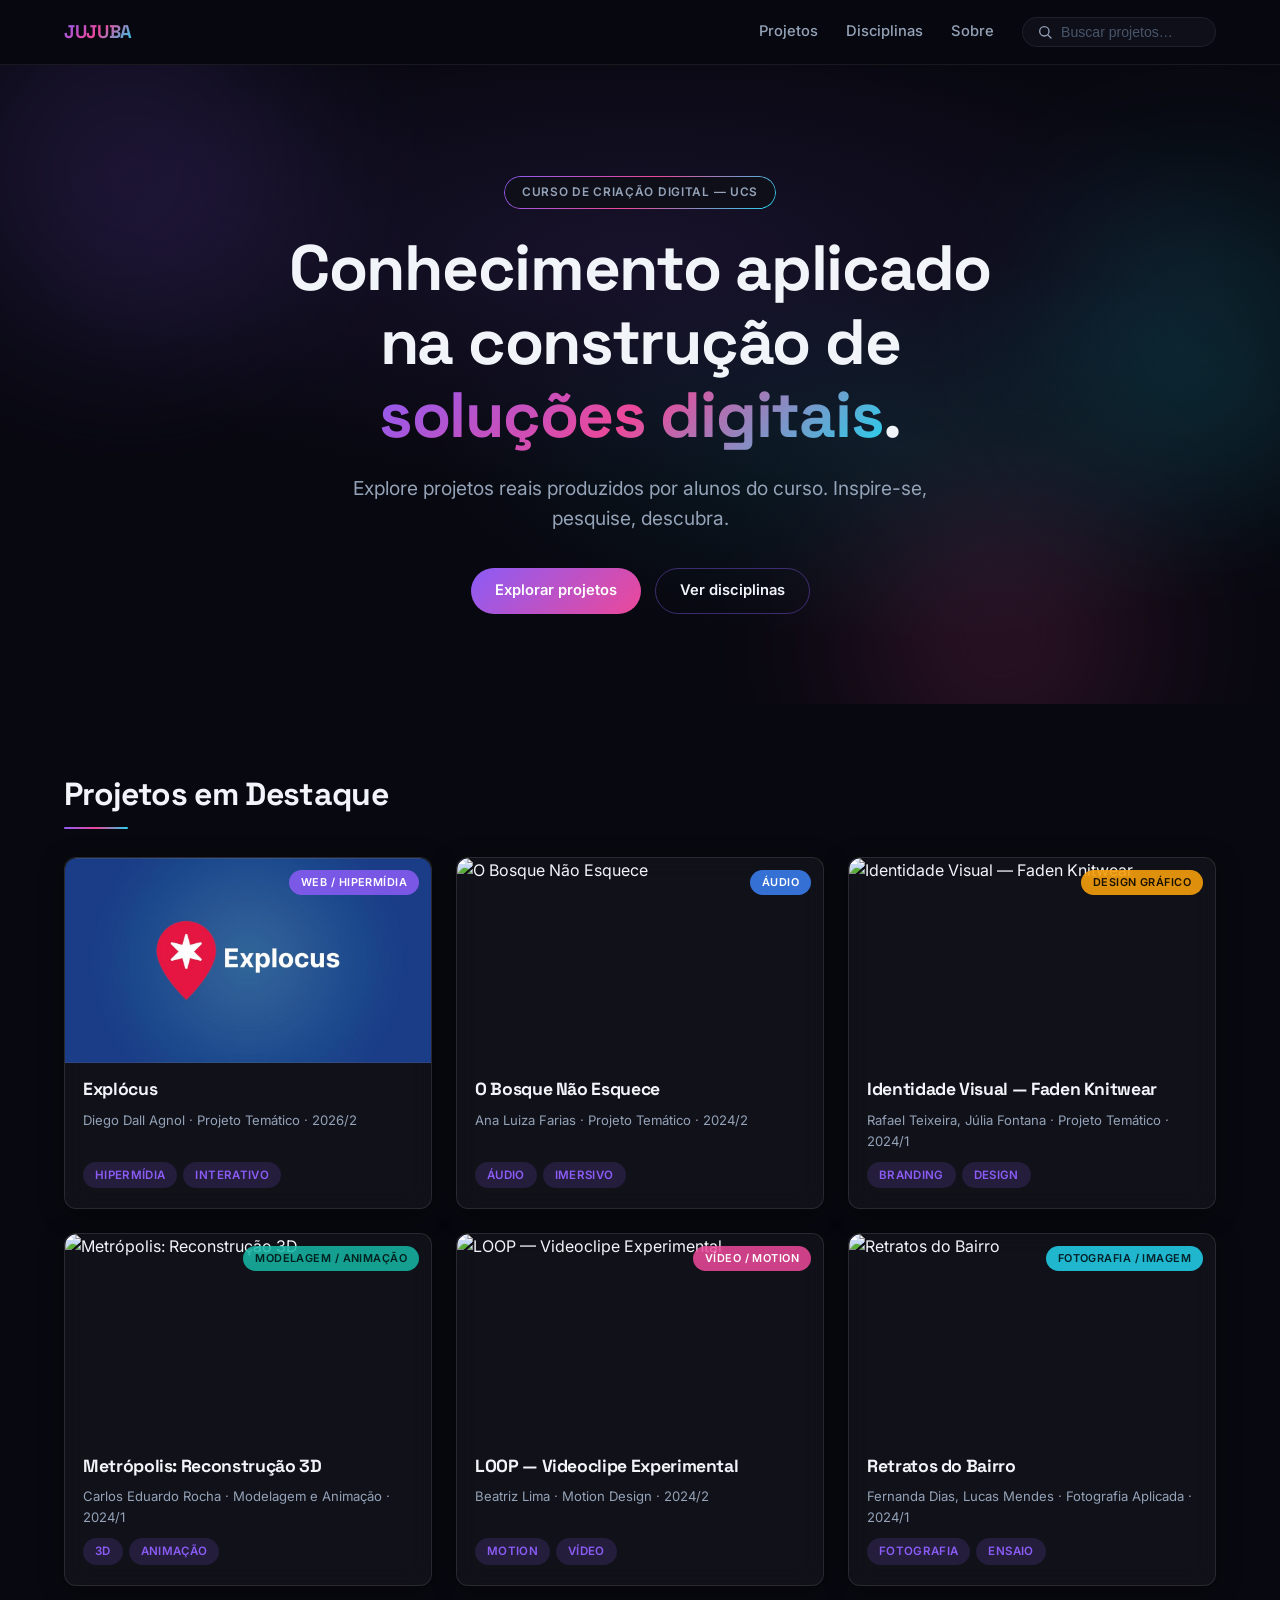
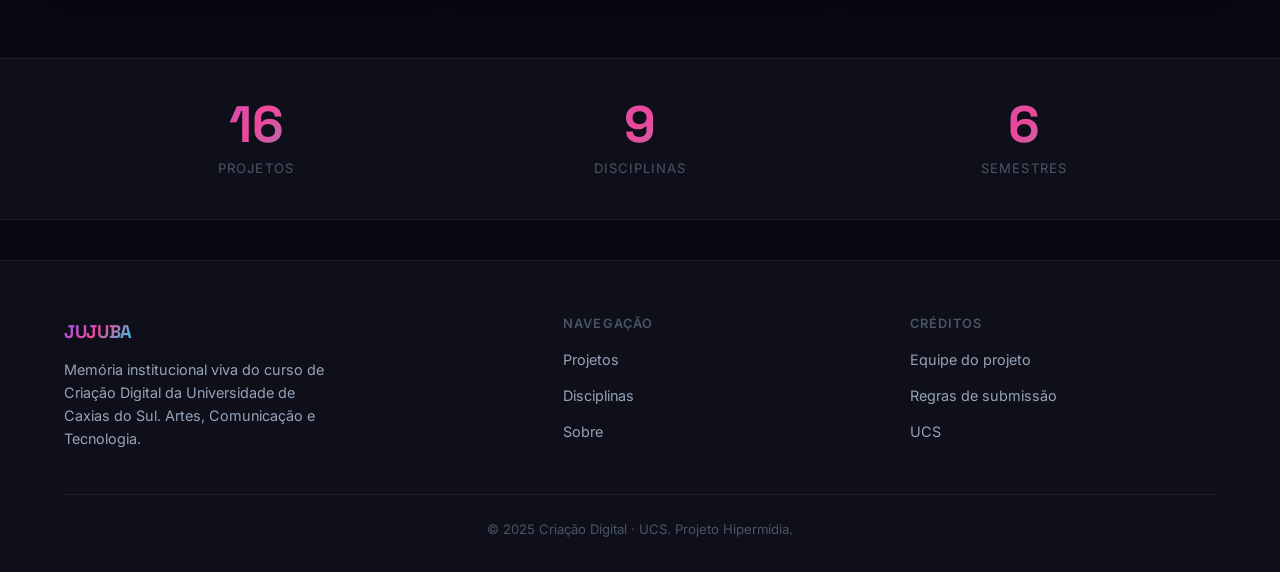
==== index.html @ 893c93c4 "Codigo base - Projeto final criacao hipermidia" ====
<!DOCTYPE html>
<html lang="pt-BR">
<head>
  <meta charset="UTF-8">
  <meta name="viewport" content="width=device-width, initial-scale=1.0">
  <title>Criação Digital · Portfólio — UCS</title>
  <meta name="description" content="Repositório de projetos acadêmicos do curso de Criação Digital da Universidade de Caxias do Sul.">

  <!-- Fancybox 5 -->
  <link rel="stylesheet" href="https://cdn.jsdelivr.net/npm/@fancyapps/ui@5/dist/fancybox/fancybox.css"/>
  <!-- Swiper 11 -->
  <link rel="stylesheet" href="https://cdn.jsdelivr.net/npm/swiper@11/swiper-bundle.min.css"/>
  <link rel="stylesheet" href="https://cdn.jsdelivr.net/npm/aos@2.3.1/dist/aos.css"/>
  <!-- Estilos -->
  <link rel="stylesheet" href="css/style.css">
</head>
<body>

  <!-- ===================== HEADER ===================== -->
  <header class="site-header">
    <div class="container header-inner">
      <a href="index.html" class="logo">
        <span class="logo-cd">JUJUBA</span>
      </a>

      <button class="nav-toggle" aria-label="Abrir menu" aria-expanded="false">
        <svg viewBox="0 0 24 24" fill="none" stroke="currentColor" stroke-width="2" stroke-linecap="round"><path d="M3 6h18M3 12h18M3 18h18"/></svg>
      </button>

      <nav class="main-nav">
        <a href="projetos.html" class="nav-link">Projetos</a>
        <a href="disciplinas.html" class="nav-link">Disciplinas</a>
        <a href="sobre.html" class="nav-link">Sobre</a>
        <div class="header-search">
          <svg viewBox="0 0 24 24" fill="none" stroke="currentColor" stroke-width="2" stroke-linecap="round"><circle cx="11" cy="11" r="7"/><path d="M21 21l-4.3-4.3"/></svg>
          <input type="search" placeholder="Buscar projetos…" aria-label="Buscar projetos">
        </div>
      </nav>
    </div>
  </header>

  <main>
    <!-- ===================== HERO ===================== -->
    <section class="hero-home">
      <span class="hero-blob v"></span>
      <span class="hero-blob p"></span>
      <span class="hero-blob c"></span>
      <div class="container hero-inner">
        <span class="hero-eyebrow eyebrow-pill">Curso de Criação Digital — UCS</span>
        <h1 class="hero-title">Conhecimento aplicado na construção de <span class="grad-text">soluções digitais</span>.</h1>
        <p class="hero-sub">Explore projetos reais produzidos por alunos do curso. Inspire-se, pesquise, descubra.</p>
        <div class="hero-ctas">
          <a href="projetos.html" class="btn btn-primary">Explorar projetos</a>
          <a href="disciplinas.html" class="btn btn-secondary">Ver disciplinas</a>
        </div>
      </div>
    </section>

    <!-- ===================== DESTAQUES ===================== -->
    <section class="section">
      <div class="container">
        <h2 class="section-title">Projetos em Destaque</h2>
        <hr class="grad-line">

        <!-- Desktop: grid (montado por render.js a partir de dados.js) -->
        <div class="featured-grid"></div>

        <!-- Mobile: swiper -->
        <div class="featured-swiper swiper" id="featured-swiper">
          <div class="swiper-wrapper"><!-- montado por render.js --></div>
        </div>
      </div>
    </section>

    <!-- ===================== STATS ===================== -->
    <section class="stats-bar">
      <div class="container">
        <div class="stats-grid">
          <div class="stat-item">
            <div class="stat-num" data-count="16">16</div>
            <div class="stat-label">Projetos</div>
          </div>
          <div class="stat-item">
            <div class="stat-num" data-count="9">9</div>
            <div class="stat-label">Disciplinas</div>
          </div>
          <div class="stat-item">
            <div class="stat-num" data-count="6">6</div>
            <div class="stat-label">Semestres</div>
          </div>
        </div>
      </div>
    </section>
  </main>

  <!-- ===================== FOOTER ===================== -->
  <footer class="site-footer">
    <div class="container">
      <div class="footer-grid">
        <div class="footer-col">
          <a href="index.html" class="logo">
            <span class="logo-cd">JUJUBA</span>
          </a>
          <p>Memória institucional viva do curso de Criação Digital da Universidade de Caxias do Sul. Artes, Comunicação e Tecnologia.</p>
        </div>
        <div class="footer-col">
          <h4>Navegação</h4>
          <ul>
            <li><a href="projetos.html">Projetos</a></li>
            <li><a href="disciplinas.html">Disciplinas</a></li>
            <li><a href="sobre.html">Sobre</a></li>
          </ul>
        </div>
        <div class="footer-col">
          <h4>Créditos</h4>
          <ul>
            <li><a href="sobre.html">Equipe do projeto</a></li>
            <li><a href="sobre.html">Regras de submissão</a></li>
            <li><a href="https://www.ucs.br" target="_blank" rel="noopener">UCS</a></li>
          </ul>
        </div>
      </div>
      <div class="footer-bottom">© 2025 Criação Digital · UCS. Projeto Hipermídia.</div>
    </div>
  </footer>

  <!-- ===================== SCRIPTS ===================== -->
  <script src="https://cdn.jsdelivr.net/npm/@fancyapps/ui@5/dist/fancybox/fancybox.umd.js"></script>
  <script src="https://cdn.jsdelivr.net/npm/swiper@11/swiper-bundle.min.js"></script>
  <script src="https://cdn.jsdelivr.net/npm/gsap@3/dist/gsap.min.js"></script>
  <script src="https://cdn.jsdelivr.net/npm/gsap@3/dist/ScrollTrigger.min.js"></script>
  <script src="https://cdn.jsdelivr.net/npm/aos@2.3.1/dist/aos.js"></script>
  <script src="js/dados.js"></script>
  <script src="js/render.js"></script>
  <script src="js/main.js"></script>
  <script src="js/animations.js"></script>
  <script>
    // Swiper de destaques (mobile)
    if (document.getElementById('featured-swiper')) {
      new Swiper('#featured-swiper', { slidesPerView: 1.2, spaceBetween: 16, loop: false });
    }
  </script>
</body>
</html>
---- css/style.css ----
@import url('https://fonts.googleapis.com/css2?family=Space+Grotesk:wght@400;500;600;700&family=Inter:wght@300;400;500;600&display=swap');

/* === RESET & BASE === */
*, *::before, *::after { box-sizing: border-box; margin: 0; padding: 0; }
html { scroll-behavior: smooth; }
body {
  font-family: var(--font-body);
  background: var(--bg-primary);
  color: var(--text-primary);
  line-height: 1.6;
  -webkit-font-smoothing: antialiased;
  overflow-x: hidden;
}
a { color: inherit; text-decoration: none; }
img { display: block; max-width: 100%; }
button { font-family: inherit; cursor: pointer; }
ul { list-style: none; }

/* === CUSTOM PROPERTIES === */
:root {
  /* Fundos */
  --bg-primary:    #080810;
  --bg-secondary:  #0f0f1a;
  --bg-card:       rgba(255, 255, 255, 0.04);
  --bg-card-hover: rgba(255, 255, 255, 0.07);

  /* Bordas */
  --border-subtle: rgba(255, 255, 255, 0.07);
  --border-card:   rgba(255, 255, 255, 0.10);
  --border-accent: rgba(139, 92, 246, 0.40);

  /* Acentos — identidade Criação Digital */
  --accent-violet: #8b5cf6;
  --accent-pink:   #ec4899;
  --accent-cyan:   #22d3ee;
  --accent-grad:   linear-gradient(135deg, #8b5cf6 0%, #ec4899 50%, #22d3ee 100%);
  --accent-grad-2: linear-gradient(135deg, #8b5cf6, #ec4899);

  /* Texto */
  --text-primary:   #f1f5f9;
  --text-secondary: #94a3b8;
  --text-muted:     #475569;

  /* Sombras / glow */
  --glow-violet: 0 0 24px rgba(139, 92, 246, 0.35);
  --glow-pink:   0 0 24px rgba(236, 72, 153, 0.30);
  --shadow-card: 0 4px 24px rgba(0, 0, 0, 0.40);

  /* Tipografia */
  --font-display: 'Space Grotesk', sans-serif;
  --font-body:    'Inter', sans-serif;

  /* Raio */
  --radius-sm:  6px;
  --radius-md:  12px;
  --radius-lg:  20px;
  --radius-pill: 999px;
}

/* === TIPOGRAFIA === */
h1, h2, h3, h4, .logo-cd, .logo-port {
  font-family: var(--font-display);
  font-weight: 700;
  line-height: 1.15;
  letter-spacing: -0.02em;
}
.grad-text {
  background: var(--accent-grad);
  -webkit-background-clip: text;
  background-clip: text;
  color: transparent;
}
.grad-line {
  height: 2px;
  background: var(--accent-grad);
  border: none;
  width: 64px;
  margin: 14px 0 28px;
  border-radius: 2px;
}
.section-title {
  font-size: clamp(1.5rem, 3vw, 2rem);
}

/* === LAYOUT UTILITÁRIOS === */
.container {
  max-width: 1200px;
  margin: 0 auto;
  padding: 0 24px;
}
.section { padding: 72px 0; }
.section-sm { padding: 48px 0; }

/* === SCROLLBAR === */
::-webkit-scrollbar { width: 6px; }
::-webkit-scrollbar-track { background: var(--bg-primary); }
::-webkit-scrollbar-thumb { background: var(--accent-violet); border-radius: 3px; }

/* === HEADER === */
.site-header {
  position: sticky;
  top: 0;
  z-index: 100;
  backdrop-filter: blur(16px);
  -webkit-backdrop-filter: blur(16px);
  background: rgba(8, 8, 16, 0.80);
  border-bottom: 1px solid var(--border-subtle);
  transition: background 0.3s ease, backdrop-filter 0.3s ease;
}
.site-header.scrolled {
  background: rgba(8, 8, 16, 0.95);
  backdrop-filter: blur(20px);
  -webkit-backdrop-filter: blur(20px);
}
.header-inner {
  display: flex;
  align-items: center;
  justify-content: space-between;
  height: 64px;
  gap: 24px;
}
.logo {
  font-family: var(--font-display);
  font-weight: 700;
  font-size: 1.15rem;
  white-space: nowrap;
}
.logo-cd {
  background: var(--accent-grad);
  -webkit-background-clip: text;
  background-clip: text;
  color: transparent;
}
.logo-sep { color: var(--text-muted); margin: 0 4px; }
.logo-port { color: var(--text-secondary); }

.main-nav {
  display: flex;
  align-items: center;
  gap: 28px;
}
.main-nav .nav-link {
  color: var(--text-secondary);
  font-size: 0.92rem;
  font-weight: 500;
  transition: color 0.2s ease;
  position: relative;
}
.main-nav .nav-link:hover,
.main-nav .nav-link.active { color: var(--text-primary); }
.main-nav .nav-link::after {
  content: '';
  position: absolute;
  left: 0; bottom: -6px;
  width: 0; height: 2px;
  background: var(--accent-grad-2);
  transition: width 0.25s ease;
}
.main-nav .nav-link:hover::after,
.main-nav .nav-link.active::after { width: 100%; }

/* Header search */
.header-search {
  display: flex;
  align-items: center;
  gap: 8px;
  background: var(--bg-secondary);
  border: 1px solid var(--border-subtle);
  border-radius: var(--radius-pill);
  padding: 6px 14px;
  transition: border-color 0.2s ease, width 0.3s ease;
}
.header-search:focus-within { border-color: var(--accent-violet); }
.header-search svg { width: 16px; height: 16px; color: var(--text-secondary); flex-shrink: 0; }
.header-search input {
  background: none;
  border: none;
  outline: none;
  color: var(--text-primary);
  font-size: 0.88rem;
  width: 140px;
  transition: width 0.3s ease;
}
.header-search input:focus { width: 200px; }
.header-search input::placeholder { color: var(--text-muted); }

/* Hamburger */
.nav-toggle {
  display: none;
  background: none;
  border: none;
  color: var(--text-primary);
  padding: 6px;
}
.nav-toggle svg { width: 26px; height: 26px; }

/* === HERO === */
.hero-home {
  position: relative;
  padding: 110px 0 90px;
  text-align: center;
  overflow: hidden;
  background:
    radial-gradient(ellipse 80% 60% at 50% 30%, rgba(139, 92, 246, 0.12), transparent 60%),
    radial-gradient(ellipse 60% 50% at 70% 60%, rgba(34, 211, 238, 0.10), transparent 60%),
    var(--bg-primary);
}
.hero-blob {
  position: absolute;
  border-radius: 50%;
  filter: blur(80px);
  opacity: 0.15;
  pointer-events: none;
  z-index: 0;
}
.hero-blob.v { width: 340px; height: 340px; background: var(--accent-violet); top: -60px; left: -40px; }
.hero-blob.p { width: 300px; height: 300px; background: var(--accent-pink); bottom: -80px; right: 10%; }
.hero-blob.c { width: 280px; height: 280px; background: var(--accent-cyan); top: 20%; right: -60px; }
.hero-inner { position: relative; z-index: 1; max-width: 800px; margin: 0 auto; }
.hero-eyebrow { display: inline-block; margin-bottom: 22px; }
.hero-title {
  font-size: clamp(2.2rem, 5vw, 4rem);
  margin-bottom: 20px;
}
.hero-sub {
  font-size: clamp(1rem, 2vw, 1.2rem);
  color: var(--text-secondary);
  max-width: 620px;
  margin: 0 auto 34px;
}
.hero-ctas { display: flex; gap: 14px; justify-content: center; flex-wrap: wrap; }

/* Eyebrow pill (gradient border) */
.eyebrow-pill {
  position: relative;
  font-size: 0.74rem;
  font-weight: 600;
  letter-spacing: 0.06em;
  text-transform: uppercase;
  color: var(--text-secondary);
  padding: 7px 18px;
  border-radius: var(--radius-pill);
  background: var(--bg-secondary);
  border: 1px solid transparent;
  background-clip: padding-box;
}
.eyebrow-pill::before {
  content: '';
  position: absolute;
  inset: 0;
  border-radius: var(--radius-pill);
  padding: 1px;
  background: var(--accent-grad);
  -webkit-mask: linear-gradient(#fff 0 0) content-box, linear-gradient(#fff 0 0);
  -webkit-mask-composite: xor;
  mask-composite: exclude;
  pointer-events: none;
}

/* === CARDS === */
.card {
  background: var(--bg-card);
  border: 1px solid var(--border-card);
  backdrop-filter: blur(12px);
  -webkit-backdrop-filter: blur(12px);
  border-radius: var(--radius-md);
  box-shadow: var(--shadow-card);
  transition: background 0.25s ease, border-color 0.25s ease,
              box-shadow 0.25s ease, transform 0.25s ease;
}
.card:hover {
  background: var(--bg-card-hover);
  border-color: var(--border-accent);
  box-shadow: var(--glow-violet);
  transform: translateY(-3px);
}

/* Project card */
.project-card { overflow: hidden; display: flex; flex-direction: column; }
.card-thumb { position: relative; display: block; }
.card-thumb img {
  width: 100%;
  aspect-ratio: 16 / 9;
  object-fit: cover;
  border-radius: var(--radius-md) var(--radius-md) 0 0;
}
.card-tipo-badge {
  position: absolute;
  top: 12px; right: 12px;
  border-radius: var(--radius-pill);
  padding: 4px 12px;
  font-size: 0.68rem;
  font-weight: 600;
  text-transform: uppercase;
  letter-spacing: 0.04em;
  backdrop-filter: blur(6px);
}
.card-body { padding: 16px 18px 20px; display: flex; flex-direction: column; gap: 10px; flex: 1; }
.card-title { font-size: 1.1rem; }
.card-meta { font-size: 0.82rem; color: var(--text-secondary); }
.card-tags { display: flex; flex-wrap: wrap; gap: 6px; margin-top: auto; }

/* === TAGS & BADGES === */
.tag {
  display: inline-block;
  border-radius: var(--radius-pill);
  padding: 4px 12px;
  background: rgba(139, 92, 246, 0.15);
  color: var(--accent-violet);
  font-size: 0.72rem;
  font-weight: 600;
  text-transform: uppercase;
  letter-spacing: 0.03em;
  transition: background 0.2s ease;
}
a.tag:hover { background: rgba(139, 92, 246, 0.28); }

/* Badge colors by media type */
.badge-web,    .tipo-web    { background: rgba(139, 92, 246, 0.85); color: #fff; }
.badge-video,  .tipo-video  { background: rgba(236, 72, 153, 0.85); color: #fff; }
.badge-foto,   .tipo-foto   { background: rgba(34, 211, 238, 0.85);  color: #04222a; }
.badge-design, .tipo-design { background: rgba(245, 158, 11, 0.90);  color: #1a1203; }
.badge-narrativa, .tipo-narrativa { background: rgba(16, 185, 129, 0.85); color: #042018; }
.badge-jogo,   .tipo-jogo   { background: rgba(239, 68, 68, 0.85);   color: #fff; }
.badge-audio,  .tipo-audio  { background: rgba(59, 130, 246, 0.85);  color: #fff; }
.badge-app,    .tipo-app    { background: rgba(249, 115, 22, 0.90);  color: #1a0d02; }
.badge-3d,     .tipo-3d     { background: rgba(20, 184, 166, 0.85);  color: #02211d; }

/* === BOTÕES === */
.btn {
  display: inline-flex;
  align-items: center;
  justify-content: center;
  gap: 8px;
  border-radius: var(--radius-pill);
  padding: 10px 24px;
  font-weight: 600;
  font-size: 0.92rem;
  transition: box-shadow 0.25s ease, transform 0.2s ease, background 0.2s ease;
}
.btn-primary {
  background: var(--accent-grad-2);
  border: none;
  color: #fff;
}
.btn-primary:hover { box-shadow: var(--glow-violet); transform: translateY(-1px); }
.btn-secondary {
  background: transparent;
  border: 1px solid var(--border-accent);
  color: var(--text-primary);
}
.btn-secondary:hover { background: rgba(139, 92, 246, 0.10); transform: translateY(-1px); }
.btn-block { width: 100%; }

/* === INPUTS & SELECTS === */
.field {
  background: var(--bg-secondary);
  border: 1px solid var(--border-subtle);
  border-radius: var(--radius-sm);
  color: var(--text-primary);
  padding: 9px 14px;
  font-size: 0.9rem;
  font-family: inherit;
  outline: none;
  transition: border-color 0.2s ease;
}
.field:focus { border-color: var(--accent-violet); }
select.field {
  appearance: none;
  -webkit-appearance: none;
  background-image: url("data:image/svg+xml,%3Csvg xmlns='http://www.w3.org/2000/svg' width='12' height='12' viewBox='0 0 24 24' fill='none' stroke='%2394a3b8' stroke-width='2'%3E%3Cpath d='M6 9l6 6 6-6'/%3E%3C/svg%3E");
  background-repeat: no-repeat;
  background-position: right 12px center;
  padding-right: 34px;
}
.field::placeholder { color: var(--text-muted); }

/* === FILTROS === */
.filter-bar {
  position: sticky;
  top: 64px;
  z-index: 90;
  background: rgba(8, 8, 16, 0.90);
  backdrop-filter: blur(12px);
  -webkit-backdrop-filter: blur(12px);
  padding: 16px 0;
  border-bottom: 1px solid var(--border-subtle);
}
.filter-row {
  display: flex;
  gap: 12px;
  flex-wrap: wrap;
  align-items: center;
}
.filter-row .field { flex: 1 1 auto; min-width: 150px; }
.filter-row .search-field { flex: 2 1 220px; }
#btn-limpar { display: none; }
.results-bar {
  display: flex;
  justify-content: space-between;
  align-items: center;
  flex-wrap: wrap;
  gap: 12px;
  margin: 28px 0 24px;
}
.results-count { color: var(--text-secondary); font-size: 0.92rem; }
.sort-wrap { display: flex; align-items: center; gap: 8px; }
.sort-wrap label { font-size: 0.85rem; color: var(--text-muted); }

/* Project grid */
.projects-grid {
  display: grid;
  grid-template-columns: repeat(auto-fill, minmax(280px, 1fr));
  gap: 24px;
}

/* Featured grid (home) */
.featured-grid {
  display: grid;
  grid-template-columns: repeat(3, 1fr);
  gap: 24px;
}
.featured-swiper { display: none; }

/* === GALERIA === */
.gallery-grid {
  display: grid;
  grid-template-columns: repeat(2, 1fr);
  gap: 12px;
}
.gallery-grid a { overflow: hidden; border-radius: var(--radius-sm); }
.gallery-grid img {
  width: 100%;
  aspect-ratio: 4 / 3;
  object-fit: cover;
  border-radius: var(--radius-sm);
  transition: opacity 0.2s ease, transform 0.3s ease;
}
.gallery-grid a:hover img { opacity: 0.85; transform: scale(1.04); }

/* === SWIPER CUSTOMIZAÇÃO === */
.swiper { padding-bottom: 8px; }
.swiper-button-next,
.swiper-button-prev {
  color: var(--accent-violet);
  --swiper-navigation-size: 26px;
}
.swiper-button-next:hover,
.swiper-button-prev:hover { color: var(--accent-pink); }
.swiper-pagination-bullet { background: var(--text-muted); opacity: 0.6; }
.swiper-pagination-bullet-active { background: var(--accent-violet); opacity: 1; }
.swiper-slide { height: auto; }

/* === STATS BAR === */
.stats-bar {
  background: var(--bg-secondary);
  border-top: 1px solid var(--border-subtle);
  border-bottom: 1px solid var(--border-subtle);
}
.stats-grid {
  display: grid;
  grid-template-columns: repeat(3, 1fr);
  text-align: center;
}
.stat-item { padding: 40px 16px; }
.stat-num {
  font-family: var(--font-display);
  font-weight: 700;
  font-size: clamp(2.2rem, 5vw, 3.2rem);
  background: var(--accent-grad);
  -webkit-background-clip: text;
  background-clip: text;
  color: transparent;
  line-height: 1;
}
.stat-label {
  margin-top: 8px;
  color: var(--text-muted);
  font-size: 0.82rem;
  text-transform: uppercase;
  letter-spacing: 0.08em;
}

/* === DISCIPLINAS === */
.discipline-grid {
  display: grid;
  grid-template-columns: repeat(auto-fill, minmax(260px, 1fr));
  gap: 24px;
}
.discipline-card {
  padding: 26px 24px;
  display: flex;
  flex-direction: column;
  gap: 12px;
  min-height: 220px;
}
.disc-icon {
  width: 48px; height: 48px;
  display: flex; align-items: center; justify-content: center;
  border-radius: var(--radius-md);
  background: rgba(139, 92, 246, 0.12);
  color: var(--accent-violet);
}
.disc-icon svg { width: 28px; height: 28px; }
.discipline-card h3 { font-size: 1.15rem; }
.disc-desc { color: var(--text-secondary); font-size: 0.88rem; flex: 1; }
.disc-footer {
  display: flex;
  align-items: center;
  justify-content: space-between;
  margin-top: 8px;
}
.disc-arrow {
  color: var(--accent-violet);
  font-size: 1.3rem;
  transition: transform 0.25s ease;
}
.discipline-card:hover .disc-arrow { transform: translateX(4px); }

/* === PROJETO — PAGE LAYOUT === */
.project-hero {
  position: relative;
  border-radius: var(--radius-lg);
  overflow: hidden;
  margin-top: 8px;
}
.project-hero img {
  width: 100%;
  height: 420px;
  object-fit: cover;
}
.project-hero-overlay {
  position: absolute;
  inset: 0;
  background: linear-gradient(to top, rgba(8, 8, 16, 1) 0%, transparent 60%);
}
.project-hero-content {
  position: absolute;
  left: 0; right: 0; bottom: 0;
  padding: 36px;
  display: flex;
  flex-direction: column;
  gap: 12px;
  z-index: 2;
}
.project-hero-content h1 { font-size: clamp(1.8rem, 4vw, 2.8rem); }

.project-layout {
  display: grid;
  grid-template-columns: 65% 35%;
  gap: 40px;
  margin-top: 40px;
  align-items: start;
}
.project-main h2 { font-size: 1.4rem; margin-top: 8px; }
.project-main p { color: var(--text-secondary); margin-bottom: 16px; }
.project-block { margin-bottom: 48px; }
.video-wrap {
  position: relative;
  padding-top: 56.25%;
  border-radius: var(--radius-md);
  overflow: hidden;
}
.video-wrap iframe {
  position: absolute;
  inset: 0;
  width: 100%; height: 100%;
  border: 0;
  border-radius: var(--radius-md);
}
.audio-note {
  display: flex;
  flex-direction: column;
  gap: 6px;
  padding: 20px;
}
.audio-note-head { display: flex; align-items: center; gap: 12px; }
.audio-note-head svg { width: 26px; height: 26px; color: var(--accent-pink); flex-shrink: 0; }
.audio-note-head span { color: var(--text-secondary); font-size: 0.92rem; }
.audio-note audio { width: 100%; margin-top: 12px; }

/* === BREADCRUMB === */
.breadcrumb {
  font-size: 0.85rem;
  color: var(--text-muted);
  margin: 24px 0 16px;
  display: flex;
  gap: 8px;
  flex-wrap: wrap;
}
.breadcrumb a { color: var(--text-secondary); transition: color 0.2s ease; }
.breadcrumb a:hover { color: var(--accent-violet); }
.breadcrumb span:last-child { color: var(--text-secondary); }

/* === SIDEBAR === */
.project-sidebar { position: sticky; top: 80px; display: flex; flex-direction: column; gap: 24px; }
.meta-card { padding: 22px; }
.meta-card h3 { font-size: 1rem; margin-bottom: 16px; }
.meta-row {
  display: flex;
  justify-content: space-between;
  align-items: center;
  gap: 12px;
  padding: 10px 0;
  border-bottom: 1px solid var(--border-subtle);
  font-size: 0.88rem;
}
.meta-row:last-child { border-bottom: none; }
.meta-row .meta-label { color: var(--text-muted); }
.meta-row .meta-value { color: var(--text-primary); text-align: right; }
.meta-row a.meta-value { color: var(--accent-violet); }
.meta-author { display: flex; align-items: center; gap: 10px; }
.meta-author img { width: 48px; height: 48px; border-radius: 50%; border: 2px solid var(--border-accent); }
.tag-list { display: flex; flex-wrap: wrap; gap: 8px; }
.sidebar-block { padding: 22px; }
.sidebar-block h3 { font-size: 1rem; margin-bottom: 14px; }

/* === TOAST === */
.toast {
  position: fixed;
  bottom: 24px; right: 24px;
  background: var(--accent-violet);
  color: #fff;
  padding: 10px 20px;
  border-radius: var(--radius-pill);
  font-size: 0.9rem;
  font-weight: 600;
  box-shadow: var(--glow-violet);
  z-index: 1000;
}

/* === FOOTER === */
.site-footer {
  background: var(--bg-secondary);
  border-top: 1px solid var(--border-subtle);
  padding: 56px 0 32px;
  margin-top: 40px;
}
.footer-grid {
  display: grid;
  grid-template-columns: 1.5fr 1fr 1fr;
  gap: 40px;
}
.footer-col h4 {
  font-size: 0.8rem;
  text-transform: uppercase;
  letter-spacing: 0.08em;
  color: var(--text-muted);
  margin-bottom: 16px;
  font-family: var(--font-body);
  font-weight: 600;
}
.footer-col p { color: var(--text-secondary); font-size: 0.9rem; margin-top: 12px; max-width: 280px; }
.footer-col ul li { margin-bottom: 10px; }
.footer-col ul a { color: var(--text-secondary); font-size: 0.9rem; transition: color 0.2s ease; }
.footer-col ul a:hover { color: var(--accent-violet); }
.footer-bottom {
  margin-top: 40px;
  padding-top: 24px;
  border-top: 1px solid var(--border-subtle);
  text-align: center;
  color: var(--text-muted);
  font-size: 0.82rem;
}

/* === EMPTY STATE === */
.empty-state {
  display: none;
  flex-direction: column;
  align-items: center;
  text-align: center;
  gap: 16px;
  padding: 80px 24px;
  color: var(--text-secondary);
}
.empty-state svg { width: 56px; height: 56px; color: var(--text-muted); }
.empty-state h3 { color: var(--text-primary); }

/* === SOBRE — passos & equipe === */
.page-hero { padding: 72px 0 24px; }
.page-hero h1 { font-size: clamp(2rem, 4vw, 3rem); }
.page-hero p { color: var(--text-secondary); max-width: 640px; margin-top: 12px; font-size: 1.05rem; }

.steps-grid {
  display: grid;
  grid-template-columns: repeat(3, 1fr);
  gap: 24px;
}
.step-card { padding: 28px 24px; }
.step-num {
  font-family: var(--font-display);
  font-weight: 700;
  font-size: 2.4rem;
  background: var(--accent-grad);
  -webkit-background-clip: text;
  background-clip: text;
  color: transparent;
  line-height: 1;
  margin-bottom: 12px;
}
.step-card h3 { font-size: 1.1rem; margin-bottom: 8px; }
.step-card p { color: var(--text-secondary); font-size: 0.9rem; }

.mission-quote {
  font-family: var(--font-display);
  font-size: clamp(1.3rem, 3vw, 1.9rem);
  font-weight: 500;
  line-height: 1.4;
  max-width: 820px;
  color: var(--text-primary);
}
.mission-quote .grad-text { font-weight: 700; }

.team-grid {
  display: grid;
  grid-template-columns: repeat(4, 1fr);
  gap: 24px;
}
.team-card { padding: 24px; text-align: center; }
.team-card img {
  width: 80px; height: 80px;
  border-radius: 50%;
  border: 2px solid var(--border-accent);
  margin: 0 auto 14px;
}
.team-role {
  font-size: 0.72rem;
  text-transform: uppercase;
  letter-spacing: 0.05em;
  color: var(--accent-violet);
  font-weight: 600;
  margin-bottom: 4px;
}
.team-card h3 { font-size: 1rem; margin-bottom: 6px; }
.team-card p { color: var(--text-secondary); font-size: 0.84rem; }

.rules-list { display: flex; flex-direction: column; gap: 14px; max-width: 700px; }
.rules-list li {
  display: flex;
  align-items: flex-start;
  gap: 12px;
  color: var(--text-secondary);
  font-size: 0.95rem;
}
.rules-list li svg { width: 20px; height: 20px; color: var(--accent-cyan); flex-shrink: 0; margin-top: 3px; }

/* === RESPONSIVE === */
@media (max-width: 1023px) {
  .featured-grid { display: none; }
  .featured-swiper { display: block; }
  .project-layout { grid-template-columns: 1fr; }
  .project-sidebar { position: static; }
  .team-grid { grid-template-columns: repeat(2, 1fr); }
}
@media (max-width: 767px) {
  .nav-toggle { display: inline-flex; }
  .main-nav {
    position: fixed;
    inset: 64px 0 0 0;
    background: var(--bg-primary);
    flex-direction: column;
    align-items: flex-start;
    padding: 32px;
    gap: 22px;
    transform: translateX(100%);
    transition: transform 0.3s ease;
    z-index: 99;
  }
  .main-nav.nav-open { transform: translateX(0); }
  .main-nav .nav-link { font-size: 1.2rem; }
  .header-search { width: 100%; }
  .header-search input, .header-search input:focus { width: 100%; }
  .stats-grid { grid-template-columns: 1fr; }
  .stat-item { padding: 24px 16px; }
  .footer-grid { grid-template-columns: 1fr; gap: 28px; }
  .steps-grid { grid-template-columns: 1fr; }
  .team-grid { grid-template-columns: 1fr; }
  .gallery-grid { grid-template-columns: 1fr; }
  .project-hero img { height: 280px; }
  .project-hero-content { padding: 22px; }
  .results-bar { flex-direction: column; align-items: flex-start; }
}
@media (min-width: 768px) {
  .main-nav .header-search-mobile { display: none; }
}

/* === ANIMAÇÕES === */
@keyframes fadeUp {
  from { opacity: 0; transform: translateY(20px); }
  to { opacity: 1; transform: translateY(0); }
}
.fade-up { animation: fadeUp 0.6s ease both; }
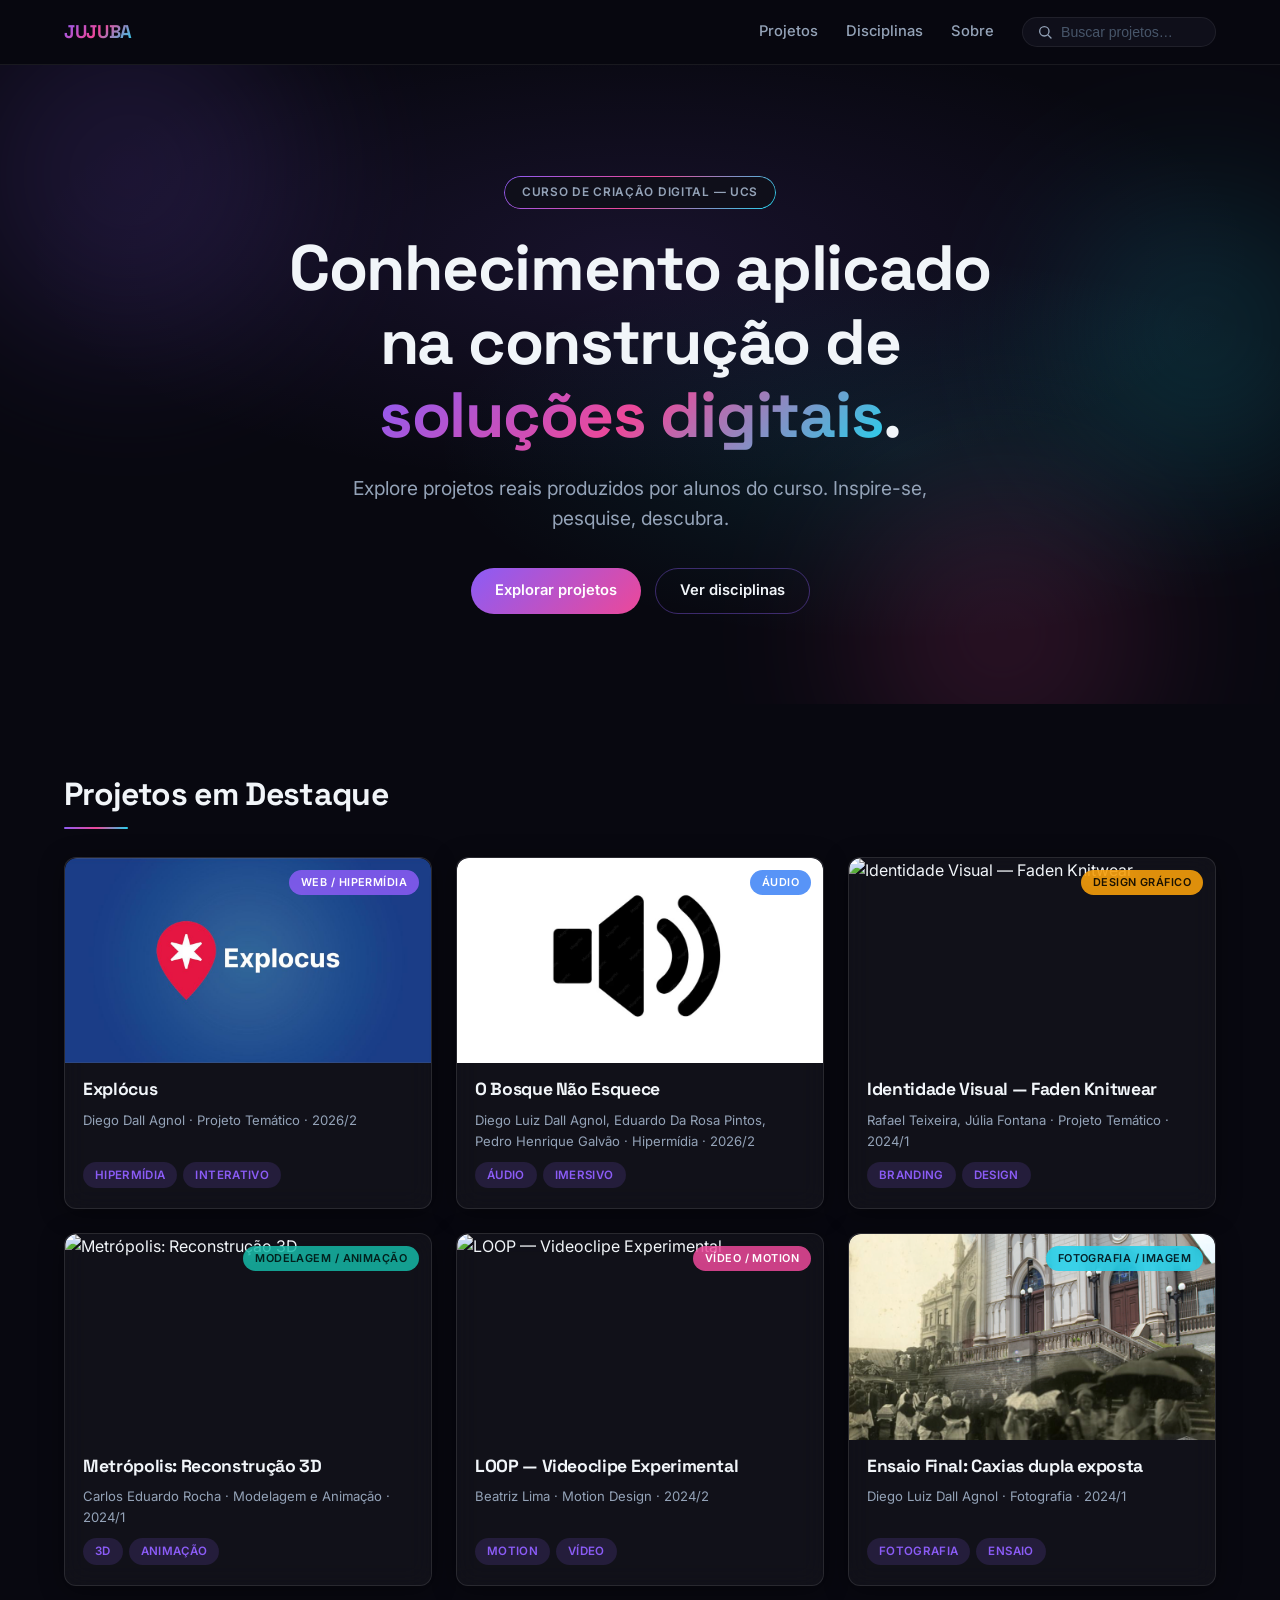
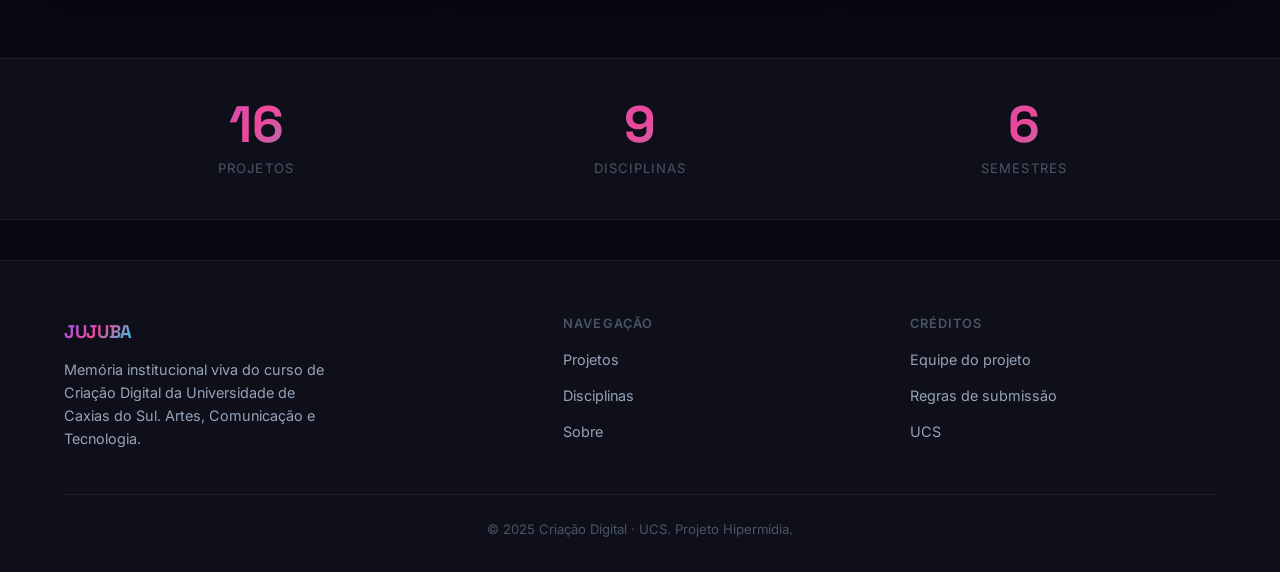
==== commit 745a75ec: "Ajuste titles" ====
--- a/index.html
+++ b/index.html
@@ -3,7 +3,7 @@
 <head>
   <meta charset="UTF-8">
   <meta name="viewport" content="width=device-width, initial-scale=1.0">
-  <title>Criação Digital · Portfólio — UCS</title>
+  <title>JUJUBA · Portfólio — UCS</title>
   <meta name="description" content="Repositório de projetos acadêmicos do curso de Criação Digital da Universidade de Caxias do Sul.">
 
   <!-- Fancybox 5 -->
--- a/css/style.css
+++ b/css/style.css
@@ -252,6 +252,7 @@
   padding: 1px;
   background: var(--accent-grad);
   -webkit-mask: linear-gradient(#fff 0 0) content-box, linear-gradient(#fff 0 0);
+  mask: linear-gradient(#fff 0 0) content-box, linear-gradient(#fff 0 0);
   -webkit-mask-composite: xor;
   mask-composite: exclude;
   pointer-events: none;
@@ -554,6 +555,14 @@
 }
 .project-main h2 { font-size: 1.4rem; margin-top: 8px; }
 .project-main p { color: var(--text-secondary); margin-bottom: 16px; }
+/* Links dentro da descrição do projeto */
+#pd-descricao a {
+  color: var(--accent-violet);
+  text-decoration: underline;
+  text-underline-offset: 2px;
+  transition: color 0.2s ease;
+}
+#pd-descricao a:hover { color: var(--accent-pink); }
 .project-block { margin-bottom: 48px; }
 .video-wrap {
   position: relative;
